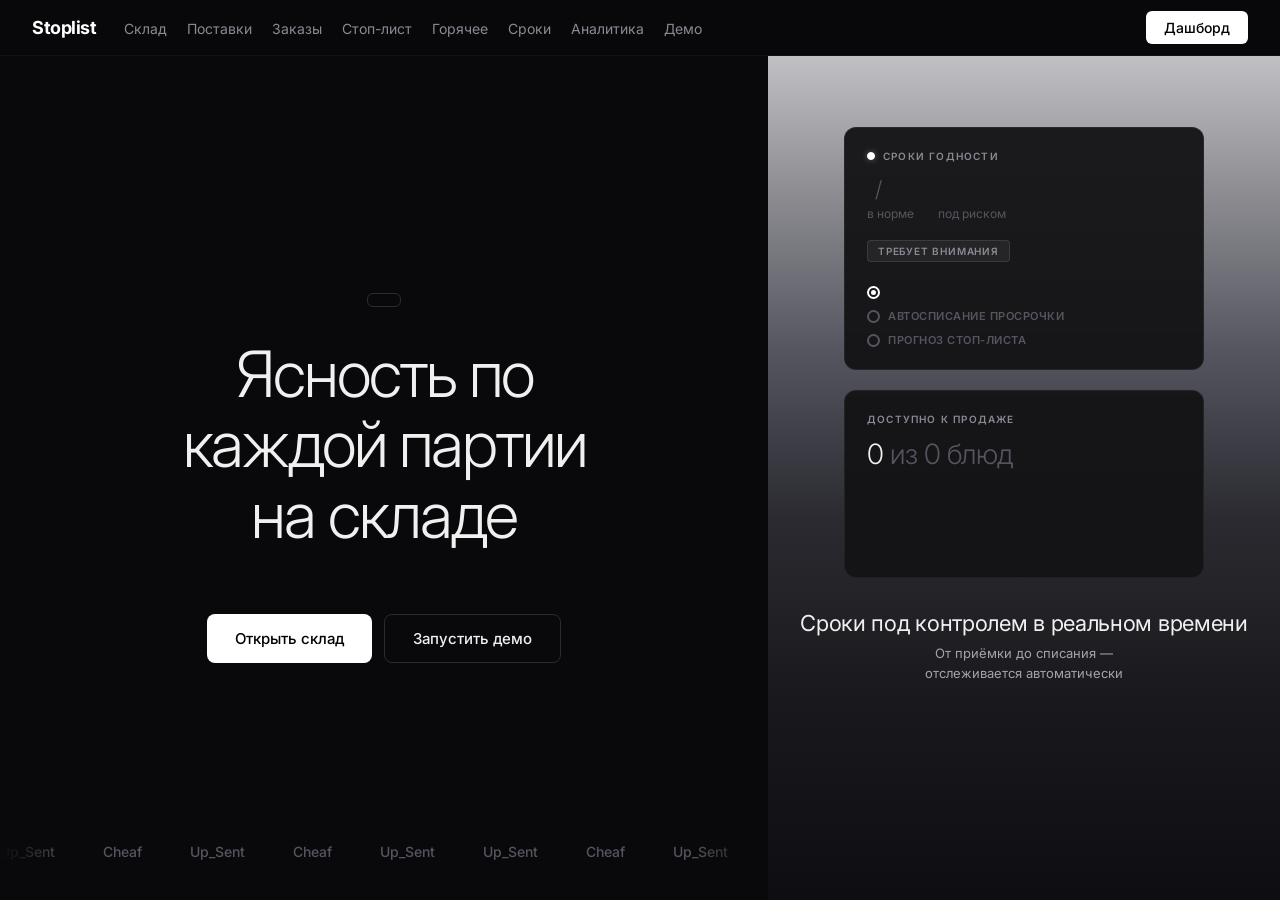
==== frontend/index.html @ 3c4d8705 "Initial commit" ====
<!DOCTYPE html>
<html lang="ru">
<head>
<meta charset="UTF-8">
<meta name="viewport" content="width=device-width, initial-scale=1.0">
<title>Stoplist — склад ресторана</title>
<link rel="preconnect" href="https://fonts.googleapis.com">
<link rel="preconnect" href="https://fonts.gstatic.com" crossorigin>
<link href="https://fonts.googleapis.com/css2?family=Inter:wght@300;400;500;600;700&display=swap" rel="stylesheet">
<style>
  *, *::before, *::after { margin: 0; padding: 0; box-sizing: border-box; }

  :root {
    --bg-primary: #09090b;
    --bg-card: #131316;
    --border-color: #1e1e24;
    --border-light: #2a2a32;
    --text-primary: #f0f0f0;
    --text-secondary: #8a8a95;
    --text-muted: #555560;
    --accent-white: #ffffff;
    --nav-height: 56px;
    --font-main: 'Inter', -apple-system, BlinkMacSystemFont, 'Segoe UI', sans-serif;
    --ease: cubic-bezier(0.4, 0, 0.2, 1);
  }

  html { scroll-behavior: smooth; }

  body {
    font-family: var(--font-main);
    background: var(--bg-primary);
    color: var(--text-primary);
    min-height: 100vh;
    overflow-x: hidden;
    -webkit-font-smoothing: antialiased;
  }

  /* ===== NAV ===== */
  .nav {
    position: fixed;
    top: 0; left: 0; right: 0;
    height: var(--nav-height);
    display: flex;
    align-items: center;
    justify-content: space-between;
    padding: 0 32px;
    z-index: 100;
    background: rgba(9,9,11,0.9);
    backdrop-filter: blur(16px);
    -webkit-backdrop-filter: blur(16px);
    border-bottom: 1px solid rgba(255,255,255,0.04);
    transition: all 0.6s var(--ease);
  }

  .nav.faded {
    background: rgba(9,9,11,0.3);
    border-bottom-color: transparent;
  }

  .nav.faded .nav-logo,
  .nav.faded .nav-links a,
  .nav.faded .nav-dashboard-btn {
    opacity: 0.4;
  }

  .nav-left { display: flex; align-items: center; gap: 28px; }

  .nav-logo {
    font-size: 18px; font-weight: 700; color: var(--accent-white);
    letter-spacing: -0.5px; text-decoration: none;
    transition: opacity 0.6s var(--ease);
  }

  .nav-links { display: flex; gap: 20px; list-style: none; }

  .nav-links a {
    color: var(--text-secondary); text-decoration: none;
    font-size: 14px; font-weight: 400;
    transition: color 0.3s var(--ease), opacity 0.6s var(--ease);
    cursor: pointer;
  }

  .nav-links a:hover { color: var(--text-primary); }

  .nav-dashboard-btn {
    background: var(--accent-white); color: #000; border: none;
    padding: 8px 18px; border-radius: 6px; font-size: 14px;
    font-weight: 500; font-family: var(--font-main);
    cursor: pointer; transition: all 0.3s var(--ease), opacity 0.6s var(--ease);
  }

  .nav-dashboard-btn:hover {
    transform: translateY(-1px);
    box-shadow: 0 4px 12px rgba(255,255,255,0.1);
  }

  /* ===== MAIN LAYOUT ===== */
  .main-layout {
    display: flex;
    min-height: 100vh;
    padding-top: var(--nav-height);
    position: relative;
  }

  /* ===== LEFT PANEL ===== */
  .left-panel {
    width: 60%;
    min-width: 0;
    flex-shrink: 1;
    display: flex;
    flex-direction: column;
    align-items: center;
    justify-content: center;
    padding: 60px 40px;
    position: relative;
    z-index: 2;
    cursor: default;
    transition: opacity 0.6s var(--ease);
  }

  /* При раскрытом дашборде — панель остаётся кликабельной, но контент скрыт */
  .main-layout.dashboard-open .left-panel {
    cursor: pointer;
  }

  /* Контент внутри левой панели скрывается при раскрытии */
  .left-panel-content {
    display: flex;
    flex-direction: column;
    align-items: center;
    transition: opacity 0.5s var(--ease), transform 0.5s var(--ease);
  }

  .main-layout.dashboard-open .left-panel-content {
    opacity: 0;
    transform: scale(0.97);
    pointer-events: none;
  }

  .hero-badge {
    display: inline-block;
    border: 1px solid var(--border-light);
    border-radius: 6px;
    padding: 6px 16px;
    font-size: 11px; font-weight: 600;
    letter-spacing: 1.2px;
    color: var(--text-secondary);
    text-transform: uppercase;
    margin-bottom: 32px;
    opacity: 0; transform: translateY(16px);
    animation: fadeUp 0.7s var(--ease) 0.2s forwards;
  }

  .hero-title {
    font-size: 64px; font-weight: 300;
    line-height: 1.1; text-align: center;
    letter-spacing: -2px; margin-bottom: 24px;
  }

  .hero-title span {
    display: block;
    opacity: 0; transform: translateY(24px);
  }
  .hero-title span:nth-child(1) { animation: fadeUp 0.8s var(--ease) 0.35s forwards; }
  .hero-title span:nth-child(2) { animation: fadeUp 0.8s var(--ease) 0.5s forwards; }
  .hero-title span:nth-child(3) { animation: fadeUp 0.8s var(--ease) 0.65s forwards; }

  .hero-subtitle {
    font-size: 16px; color: var(--text-secondary);
    text-align: center; max-width: 440px;
    line-height: 1.6; margin-bottom: 40px;
    opacity: 0; transform: translateY(16px);
    animation: fadeUp 0.7s var(--ease) 0.8s forwards;
  }

  .hero-buttons {
    display: flex; gap: 12px;
    opacity: 0; transform: translateY(16px);
    animation: fadeUp 0.7s var(--ease) 0.95s forwards;
  }

  .btn-primary {
    background: var(--accent-white); color: #000; border: none;
    padding: 14px 28px; border-radius: 8px; font-size: 15px;
    font-weight: 500; font-family: var(--font-main);
    cursor: pointer; transition: all 0.3s var(--ease);
  }

  .btn-primary:hover {
    transform: translateY(-2px);
    box-shadow: 0 8px 24px rgba(255,255,255,0.12);
  }

  .btn-secondary {
    background: transparent; color: var(--text-primary);
    border: 1px solid var(--border-light);
    padding: 14px 28px; border-radius: 8px; font-size: 15px;
    font-weight: 500; font-family: var(--font-main);
    cursor: pointer; transition: all 0.3s var(--ease);
  }

  .btn-secondary:hover {
    background: rgba(255,255,255,0.05);
    transform: translateY(-2px);
  }

  /* Бегущая строка */
  .marquee-wrapper {
    position: absolute;
    bottom: 40px;
    left: 0; right: 0;
    overflow: hidden;
    mask-image: linear-gradient(90deg, transparent, #000 10%, #000 90%, transparent);
    -webkit-mask-image: linear-gradient(90deg, transparent, #000 10%, #000 90%, transparent);
    opacity: 0;
    animation: fadeIn 0.7s var(--ease) 1.2s forwards;
  }

  .marquee-track {
    display: flex;
    gap: 48px;
    animation: marquee 25s linear infinite;
    width: max-content;
  }

  .marquee-track span {
    color: var(--text-muted);
    font-size: 14px; font-weight: 500;
    white-space: nowrap; flex-shrink: 0;
  }

  @keyframes marquee {
    0% { transform: translateX(0); }
    100% { transform: translateX(-50%); }
  }

  @keyframes fadeUp { to { opacity: 1; transform: translateY(0); } }
  @keyframes fadeIn { to { opacity: 1; } }

  /* Подсказка "нажмите чтобы свернуть" */
  .left-panel-hint {
    position: absolute;
    bottom: 50%;
    left: 50%;
    transform: translate(-50%, 50%);
    font-size: 12px;
    color: var(--text-muted);
    opacity: 0;
    transition: opacity 0.4s var(--ease);
    pointer-events: none;
    display: flex;
    align-items: center;
    gap: 6px;
  }

  .main-layout.dashboard-open .left-panel-hint {
    opacity: 1;
  }

  .left-panel-hint svg {
    width: 14px; height: 14px;
    animation: pulseArrow 2s ease-in-out infinite;
  }

  @keyframes pulseArrow {
    0%, 100% { opacity: 0.3; transform: translateX(0); }
    50% { opacity: 1; transform: translateX(-3px); }
  }

  /* ===== RIGHT PANEL ===== */
  .right-panel {
    width: 40%;
    min-width: 400px;
    flex-shrink: 0;
    background: linear-gradient(180deg, #c0c0c4 0%, #909095 15%, #555560 35%, #2a2a30 55%, #1a1a1e 75%, #0e0e12 100%);
    display: flex;
    flex-direction: column;
    align-items: center;
    justify-content: center;
    padding: 40px 32px;
    position: relative;
    cursor: pointer;
    z-index: 1;
    transition: width 0.8s var(--ease), min-width 0.8s var(--ease);
    overflow: hidden;
  }

  .main-layout.dashboard-open .right-panel {
    width: 100%;
    min-width: 100%;
  }

  /* Компактные карточки */
  .compact-cards {
    display: flex;
    flex-direction: column;
    gap: 20px;
    width: 100%;
    max-width: 360px;
    transition: opacity 0.4s var(--ease), transform 0.4s var(--ease);
  }

  .compact-cards.hidden {
    opacity: 0;
    transform: scale(0.9) translateY(-10px);
    pointer-events: none;
    position: absolute;
  }

  /* Полный дашборд */
  .dashboard-wrapper {
    position: absolute;
    top: 50%;
    left: 50%;
    transform: translate(-50%, -50%) scale(0.92);
    opacity: 0;
    pointer-events: none;
    transition: all 0.7s var(--ease);
    width: 90%;
    max-width: 1100px;
  }

  .dashboard-wrapper.visible {
    opacity: 1;
    transform: translate(-50%, -50%) scale(1);
    pointer-events: auto;
    position: relative;
    top: auto;
    left: auto;
    transform: none;
  }

  .dashboard-grid {
    display: grid;
    grid-template-columns: repeat(3, 1fr);
    gap: 14px;
    width: 100%;
    background: rgba(15,15,18,0.6);
    border-radius: 20px;
    padding: 20px;
    border: 1px solid rgba(255,255,255,0.04);
  }

  .dash-card {
    background: rgba(19,19,22,0.95);
    border: 1px solid rgba(255,255,255,0.06);
    border-radius: 12px;
    padding: 22px;
    min-height: 200px;
    opacity: 0;
    transform: translateY(16px);
    transition: all 0.5s var(--ease), border-color 0.3s, background 0.3s;
  }

  .dashboard-wrapper.visible .dash-card {
    opacity: 1;
    transform: translateY(0);
  }

  .dashboard-wrapper.visible .dash-card:nth-child(1) { transition-delay: 0.08s; }
  .dashboard-wrapper.visible .dash-card:nth-child(2) { transition-delay: 0.14s; }
  .dashboard-wrapper.visible .dash-card:nth-child(3) { transition-delay: 0.20s; }
  .dashboard-wrapper.visible .dash-card:nth-child(4) { transition-delay: 0.26s; }
  .dashboard-wrapper.visible .dash-card:nth-child(5) { transition-delay: 0.32s; }
  .dashboard-wrapper.visible .dash-card:nth-child(6) { transition-delay: 0.38s; }

  .dash-card:hover {
    border-color: rgba(255,255,255,0.12);
    background: rgba(26,26,31,0.98);
  }

  .dash-card-header {
    display: flex; align-items: center; gap: 8px; margin-bottom: 14px;
  }

  .dash-card-header .dot {
    width: 8px; height: 8px; border-radius: 50%;
    background: var(--text-muted); border: 1.5px solid var(--text-secondary);
  }

  .dash-card-header .dot.active {
    background: var(--accent-white);
    border-color: var(--accent-white);
    box-shadow: 0 0 6px rgba(255,255,255,0.3);
  }

  .dash-card-title {
    font-size: 10px; font-weight: 600;
    letter-spacing: 1.2px; text-transform: uppercase;
    color: var(--text-secondary);
  }

  .expiry-ratio { display: flex; align-items: baseline; gap: 8px; margin-bottom: 4px; }
  .expiry-ratio .big { font-size: 32px; font-weight: 300; letter-spacing: -1px; }
  .expiry-ratio .sep { font-size: 22px; color: var(--text-muted); font-weight: 300; }
  .expiry-labels { display: flex; gap: 24px; margin-bottom: 18px; }
  .expiry-labels span { font-size: 12px; color: var(--text-muted); }

  .attention-badge {
    display: inline-block;
    background: rgba(255,255,255,0.06);
    border: 1px solid rgba(255,255,255,0.1);
    border-radius: 4px; padding: 4px 10px;
    font-size: 10px; font-weight: 600;
    letter-spacing: 0.8px; text-transform: uppercase;
    color: var(--text-secondary); margin-bottom: 8px;
  }

  .attention-item { font-size: 13px; color: var(--text-secondary); margin-bottom: 16px; }

  .radio-list { display: flex; flex-direction: column; gap: 10px; }

  .radio-item {
    display: flex; align-items: center; gap: 8px;
    font-size: 11px; font-weight: 600;
    letter-spacing: 0.5px; text-transform: uppercase;
    color: var(--text-muted); cursor: pointer; transition: color 0.2s;
  }

  .radio-item:hover { color: var(--text-secondary); }

  .radio-item .radio-dot {
    width: 13px; height: 13px; border-radius: 50%;
    border: 2px solid var(--text-muted);
    display: flex; align-items: center; justify-content: center;
  }

  .radio-item .radio-dot.filled { border-color: var(--accent-white); }
  .radio-item .radio-dot.filled::after {
    content: ''; width: 5px; height: 5px;
    border-radius: 50%; background: var(--accent-white);
  }

  .radio-item.active { color: var(--text-primary); }

  .comp-ratios { display: flex; gap: 32px; margin-bottom: 16px; }
  .comp-ratio-item .comp-val { font-size: 28px; font-weight: 300; letter-spacing: -0.5px; }
  .comp-ratio-item .comp-label { font-size: 12px; color: var(--text-muted); }

  .comp-bar {
    display: flex; height: 28px; border-radius: 5px;
    overflow: hidden; margin-bottom: 12px;
  }

  .comp-bar-seg { height: 100%; transition: width 0.8s var(--ease); }
  .comp-bar-seg.ok { background: #e0e0e0; }
  .comp-bar-seg.soon { background: #888; }
  .comp-bar-seg.expire { background: #444; }

  .comp-total {
    font-size: 11px; font-weight: 600;
    letter-spacing: 0.8px; text-transform: uppercase;
    color: var(--text-muted);
  }

  .deadline-list { display: flex; flex-direction: column; gap: 8px; margin-top: 12px; }

  .deadline-list-item {
    font-size: 13px; color: var(--text-muted); transition: color 0.2s;
  }

  .deadline-list-item:hover { color: var(--text-secondary); }
  .deadline-list-item::before { content: '— '; }

  .sales-big { font-size: 28px; font-weight: 300; letter-spacing: -0.5px; margin-bottom: 14px; }
  .sales-big .muted { color: var(--text-muted); }
  .sales-chart { width: 100%; height: 70px; }
  .sales-chart svg { width: 100%; height: 100%; }

  .sales-chart path {
    stroke-dasharray: 400; stroke-dashoffset: 400;
    transition: stroke-dashoffset 1.5s var(--ease);
  }

  .dashboard-wrapper.visible .sales-chart path { stroke-dashoffset: 0; }

  .stoplist-stats { display: flex; flex-direction: column; gap: 12px; margin-bottom: 14px; }
  .stoplist-stat-row { display: flex; align-items: baseline; gap: 12px; }
  .stoplist-stat-val { font-size: 26px; font-weight: 300; letter-spacing: -0.5px; }
  .stoplist-stat-label { font-size: 12px; color: var(--text-muted); }
  .stoplist-items { display: flex; flex-direction: column; gap: 5px; }
  .stoplist-item-name { font-size: 13px; font-weight: 500; }
  .stoplist-item-missing { font-size: 11px; color: var(--text-muted); }

  .stoplist-header-row {
    display: flex; justify-content: space-between; align-items: center; margin-bottom: 12px;
  }

  .stoplist-header-row .all-link {
    font-size: 10px; font-weight: 600;
    letter-spacing: 0.8px; text-transform: uppercase;
    color: var(--text-muted); cursor: pointer; transition: color 0.2s;
  }

  .stoplist-header-row .all-link:hover { color: var(--text-secondary); }

  .portions-header {
    display: flex; justify-content: space-between; align-items: center; margin-bottom: 18px;
  }

  .portions-header .badge {
    background: rgba(255,255,255,0.06);
    border: 1px solid rgba(255,255,255,0.1);
    border-radius: 4px; padding: 3px 8px;
    font-size: 10px; font-weight: 600;
    letter-spacing: 0.8px; text-transform: uppercase;
    color: var(--text-secondary);
  }

  .portions-chart {
    display: flex; align-items: flex-end; gap: 16px;
    height: 110px; padding-top: 10px;
  }

  .portion-bar-group {
    display: flex; flex-direction: column;
    align-items: center; gap: 6px; flex: 1;
  }

  .portion-bar-val { font-size: 13px; font-weight: 500; }

  .portion-bar {
    width: 100%; max-width: 44px; border-radius: 6px;
    transition: height 0.8s var(--ease); height: 0;
  }

  .portion-bar.low { background: var(--accent-white); }
  .portion-bar.mid {
    background: repeating-linear-gradient(45deg, #555, #555 2px, #444 2px, #444 4px);
  }
  .portion-bar.high {
    background: repeating-linear-gradient(45deg, #666, #666 2px, #555 2px, #555 4px);
  }

  .portion-bar-label {
    font-size: 10px; color: var(--text-muted);
    text-align: center; white-space: nowrap;
    overflow: hidden; text-overflow: ellipsis; max-width: 55px;
  }

  /* Нижние тексты */
  .right-bottom-text {
    text-align: center; margin-top: 32px;
    transition: opacity 0.4s var(--ease), transform 0.4s var(--ease);
  }

  .right-bottom-text.hidden {
    opacity: 0; transform: translateY(10px);
    pointer-events: none; position: absolute;
  }

  .right-bottom-text h3 {
    font-size: 22px; font-weight: 400;
    letter-spacing: -0.3px; margin-bottom: 8px;
  }

  .right-bottom-text p {
    font-size: 13px; color: rgba(255,255,255,0.6); line-height: 1.5;
  }

  .dashboard-bottom-text {
    text-align: center;
    padding: 48px 20px 20px;
    opacity: 0;
    transform: translateY(20px);
    transition: all 0.6s var(--ease);
    pointer-events: none;
  }

  .dashboard-bottom-text.visible {
    opacity: 1;
    transform: translateY(0);
    pointer-events: auto;
  }

  .dashboard-bottom-text h2 {
    font-size: 32px; font-weight: 300; letter-spacing: -0.5px;
  }

  /* Collapse button */
  .collapse-btn {
    position: fixed; bottom: 24px; left: 24px;
    background: var(--bg-card); border: 1px solid var(--border-color);
    color: var(--text-primary); padding: 10px 20px; border-radius: 8px;
    font-size: 14px; font-family: var(--font-main);
    cursor: pointer; z-index: 200;
    opacity: 0; pointer-events: none;
    transition: all 0.3s var(--ease);
    backdrop-filter: blur(8px);
    display: flex; align-items: center; gap: 6px;
  }

  .collapse-btn.visible {
    opacity: 1; pointer-events: auto;
  }

  .collapse-btn:hover {
    background: var(--bg-card-hover);
    border-color: var(--border-light);
    transform: translateY(-2px);
  }

  ::-webkit-scrollbar { width: 6px; }
  ::-webkit-scrollbar-track { background: var(--bg-primary); }
  ::-webkit-scrollbar-thumb { background: var(--border-color); border-radius: 3px; }

  @media (max-width: 1024px) {
    .right-panel { min-width: 350px; }
    .hero-title { font-size: 48px; }
    .dashboard-grid { grid-template-columns: repeat(2, 1fr); }
  }

  @media (max-width: 768px) {
    .main-layout { flex-direction: column; }
    .left-panel { width: 100%; }
    .right-panel { width: 100%; min-width: 100%; min-height: 50vh; }
    .dashboard-grid { grid-template-columns: 1fr; }
    .nav-links { display: none; }
    .hero-title { font-size: 36px; }
  }
</style>
</head>
<body>

<nav class="nav" id="mainNav">
  <div class="nav-left">
    <a class="nav-logo" href="index.html">Stoplist</a>
    <ul class="nav-links">
      <li><a href="warehouse.html">Склад</a></li>
      <li><a>Поставки</a></li>
      <li><a>Заказы</a></li>
      <li><a>Стоп-лист</a></li>
      <li><a>Горячее</a></li>
      <li><a>Сроки</a></li>
      <li><a>Аналитика</a></li>
      <li><a>Демо</a></li>
    </ul>
  </div>
  <button class="nav-dashboard-btn" onclick="expandDashboard()">Дашборд</button>
</nav>

<div class="main-layout" id="mainLayout">
  <!-- ЛЕВАЯ ПАНЕЛЬ — кликабельна всегда -->
  <div class="left-panel" id="leftPanel" onclick="handleLeftClick()">

    <!-- Контент лендинга (скрывается при раскрытии) -->
    <div class="left-panel-content" id="leftPanelContent">
      <div class="hero-badge" id="hero-badge"></div>
      <h1 class="hero-title">
        <span>Ясность по</span>
        <span>каждой партии</span>
        <span>на складе</span>
      </h1>
      <p class="hero-subtitle" id="hero-subtitle"></p>
      <div class="hero-buttons">
        <button class="btn-primary" onclick="event.stopPropagation(); window.location.href='warehouse.html'">Открыть склад</button>
        <button class="btn-secondary" onclick="event.stopPropagation(); expandDashboard()">Запустить демо</button>
      </div>
    </div>

    <!-- Подсказка при раскрытом дашборде -->
    <div class="left-panel-hint">
      <svg viewBox="0 0 24 24" fill="none" stroke="currentColor" stroke-width="2">
        <path d="M19 12H5M12 19l-7-7 7-7"/>
      </svg>
      Нажмите чтобы вернуться
    </div>

    <!-- Бегущая строка (тоже скрывается) -->
    <div class="marquee-wrapper" id="marqueeWrapper">
      <div class="marquee-track" id="marqueeTrack"></div>
    </div>
  </div>

  <!-- ПРАВАЯ ПАНЕЛЬ -->
  <div class="right-panel" id="rightPanel" onclick="handleRightClick()">

    <!-- Компактные карточки -->
    <div class="compact-cards" id="compactCards">
      <div class="dash-card" style="opacity:1;transform:none;min-height:auto;">
        <div class="dash-card-header">
          <div class="dot active"></div>
          <div class="dash-card-title">Сроки годности</div>
        </div>
        <div class="expiry-ratio">
          <span class="big" id="cOkPct"></span>
          <span class="sep">/</span>
          <span class="big" id="cRiskPct"></span>
        </div>
        <div class="expiry-labels"><span>в норме</span><span>под риском</span></div>
        <div class="attention-badge">ТРЕБУЕТ ВНИМАНИЯ</div>
        <div class="attention-item" id="cAttnItem"></div>
        <div class="radio-list">
          <div class="radio-item active"><div class="radio-dot filled"></div><span id="cHotLabel"></span></div>
          <div class="radio-item"><div class="radio-dot"></div><span>Автосписание просрочки</span></div>
          <div class="radio-item"><div class="radio-dot"></div><span>Прогноз стоп-листа</span></div>
        </div>
      </div>
      <div class="dash-card" style="opacity:1;transform:none;min-height:auto;">
        <div class="dash-card-title" style="margin-bottom:12px;">Доступно к продаже</div>
        <div class="sales-big">
          <span id="cSalesAvail"></span>
          <span class="muted"> из <span id="cSalesTotal"></span> блюд</span>
        </div>
        <div class="sales-chart">
          <svg viewBox="0 0 300 80" preserveAspectRatio="none">
            <path d="M0,60 Q40,55 80,50 T160,40 T240,35 T300,30" fill="none" stroke="#888" stroke-width="1.5"/>
          </svg>
        </div>
      </div>
    </div>

    <!-- Полный дашборд -->
    <div class="dashboard-wrapper" id="dashboardWrapper">
      <div class="dashboard-grid" id="dashboardGrid">
        <div class="dash-card">
          <div class="dash-card-header">
            <div class="dot active"></div>
            <div class="dash-card-title">Сроки годности</div>
          </div>
          <div class="expiry-ratio">
            <span class="big" id="dOkPct"></span>
            <span class="sep">/</span>
            <span class="big" id="dRiskPct"></span>
          </div>
          <div class="expiry-labels"><span>в норме</span><span>под риском</span></div>
          <div class="attention-badge">ТРЕБУЕТ ВНИМАНИЯ</div>
          <div class="attention-item" id="dAttnItem"></div>
          <div class="radio-list">
            <div class="radio-item active"><div class="radio-dot filled"></div><span id="dHotLabel"></span></div>
            <div class="radio-item"><div class="radio-dot"></div><span>Автосписание просрочки</span></div>
            <div class="radio-item"><div class="radio-dot"></div><span>Прогноз стоп-листа</span></div>
          </div>
        </div>

        <div class="dash-card">
          <div class="dash-card-title" style="margin-bottom:16px;">Состав склада</div>
          <div class="comp-ratios">
            <div class="comp-ratio-item"><div class="comp-val" id="compOk"></div><div class="comp-label">В норме</div></div>
            <div class="comp-ratio-item"><div class="comp-val" id="compSoon"></div><div class="comp-label">Скоро истекает</div></div>
            <div class="comp-ratio-item"><div class="comp-val" id="compExpire"></div><div class="comp-label">Истекает</div></div>
          </div>
          <div class="comp-bar">
            <div class="comp-bar-seg ok" id="compBarOk"></div>
            <div class="comp-bar-seg soon" id="compBarSoon"></div>
            <div class="comp-bar-seg expire" id="compBarExpire"></div>
          </div>
          <div class="comp-total" id="compTotal"></div>
        </div>

        <div class="dash-card">
          <div class="dash-card-title" style="margin-bottom:12px;">Ближайшие сроки</div>
          <div class="attention-badge">ТРЕБУЕТ ВНИМАНИЯ</div>
          <div class="attention-item" id="dDeadlineMain"></div>
          <div class="deadline-list" id="dDeadlineList"></div>
        </div>

        <div class="dash-card">
          <div class="dash-card-title" style="margin-bottom:12px;">Доступно к продаже</div>
          <div class="sales-big">
            <span id="dSalesAvail"></span>
            <span class="muted"> из <span id="dSalesTotal"></span> блюд</span>
          </div>
          <div class="sales-chart">
            <svg viewBox="0 0 300 80" preserveAspectRatio="none">
              <path d="M0,60 Q40,55 80,50 T160,40 T240,35 T300,30" fill="none" stroke="#888" stroke-width="1.5"/>
            </svg>
          </div>
        </div>

        <div class="dash-card">
          <div class="stoplist-header-row">
            <div class="dash-card-title">Стоп-лист</div>
            <div class="all-link">Весь список</div>
          </div>
          <div class="stoplist-stats">
            <div class="stoplist-stat-row"><span class="stoplist-stat-val" id="sMenu"></span><span class="stoplist-stat-label">Блюд в меню</span></div>
            <div class="stoplist-stat-row"><span class="stoplist-stat-val" id="sStopped"></span><span class="stoplist-stat-label">В стопе</span></div>
            <div class="stoplist-stat-row"><span class="stoplist-stat-val" id="sHot"></span><span class="stoplist-stat-label">Горячих</span></div>
          </div>
          <div class="stoplist-items" id="sItems"></div>
        </div>

        <div class="dash-card">
          <div class="portions-header">
            <div class="dash-card-title">Меньше всего порций</div>
            <div class="badge">Блюда</div>
          </div>
          <div class="portions-chart" id="portionsChart"></div>
        </div>
      </div>
    </div>

    <div class="right-bottom-text" id="rightBottomText">
      <h3>Сроки под контролем в реальном времени</h3>
      <p>От приёмки до списания —<br>отслеживается автоматически</p>
    </div>

    <div class="dashboard-bottom-text" id="dashboardBottomText">
      <h2>Каждая партия, каждое блюдо — один ясный сигнал</h2>
    </div>
  </div>
</div>

<button class="collapse-btn" id="collapseBtn" onclick="collapseDashboard()">
  <svg width="14" height="14" viewBox="0 0 24 24" fill="none" stroke="currentColor" stroke-width="2">
    <path d="M19 12H5M12 19l-7-7 7-7"/>
  </svg>
  Свернуть
</button>

<script>
// ===== ДАННЫЕ ИЗ GO-СТРУКТУРЫ =====
const serverData = {
  totalProducts: 0,
  totalBatches: 0,
  heroSubtitle: "",
  marqueeItems: ["Up_Sent", "Cheaf", "Up_Sent", "Cheaf", "Up_Sent"],
  expiry: { okPercent: 0, riskPercent: 0, attentionItem: "", attentionHours: 0 },
  composition: { okPercent: 0, soonPercent: 0, expirePercent: 0, totalProducts: 0 },
  deadlines: [],
  sales: { available: 0, total: 0 },
  stoplist: { menuDishes: 0, stopped: 0, hot: 0, items: [] },
  portions: [],
  products: []
};

// ===== RENDER =====
function renderHero() {
  const badge = document.getElementById('hero-badge');
  if (serverData.totalProducts > 0) {
    badge.textContent = `${serverData.totalProducts} ПРОДУКТОВ · ${serverData.totalBatches} ПАРТИЙ ПОД КОНТРОЛЕМ`;
  }

  const subtitle = document.getElementById('hero-subtitle');
  if (serverData.heroSubtitle) subtitle.textContent = serverData.heroSubtitle;

  // Marquee
  const track = document.getElementById('marqueeTrack');
  track.innerHTML = '';
  const items = serverData.marqueeItems.length > 0 ? serverData.marqueeItems : ["Up_Sent", "Cheaf", "Up_Sent", "Cheaf", "Up_Sent"];
  for (let r = 0; r < 4; r++) {
    items.forEach(item => {
      const span = document.createElement('span');
      span.textContent = item;
      track.appendChild(span);
    });
  }

  // Compact cards
  setText('cOkPct', pct(serverData.expiry.okPercent));
  setText('cRiskPct', pct(serverData.expiry.riskPercent));
  setText('cAttnItem', serverData.expiry.attentionItem ? `${serverData.expiry.attentionItem}: через ${serverData.expiry.attentionHours} ч` : '');
  setText('cSalesAvail', String(serverData.sales.available));
  setText('cSalesTotal', String(serverData.sales.total));
  setText('cHotLabel', serverData.stoplist.hot ? `${serverData.stoplist.hot} горячих предложений` : '');

  // Dashboard cards
  setText('dOkPct', pct(serverData.expiry.okPercent));
  setText('dRiskPct', pct(serverData.expiry.riskPercent));
  setText('dAttnItem', serverData.expiry.attentionItem ? `${serverData.expiry.attentionItem} — через ${serverData.expiry.attentionHours} ч` : '');
  setText('dHotLabel', serverData.stoplist.hot ? `${serverData.stoplist.hot} горячих предложений` : '');
  setText('dDeadlineMain', serverData.expiry.attentionItem ? `${serverData.expiry.attentionItem} — через ${serverData.expiry.attentionHours} ч` : '');
  setText('dSalesAvail', String(serverData.sales.available));
  setText('dSalesTotal', String(serverData.sales.total));

  setText('compOk', pct(serverData.composition.okPercent));
  setText('compSoon', pct(serverData.composition.soonPercent));
  setText('compExpire', pct(serverData.composition.expirePercent));
  setWidth('compBarOk', serverData.composition.okPercent);
  setWidth('compBarSoon', serverData.composition.soonPercent);
  setWidth('compBarExpire', serverData.composition.expirePercent);
  setText('compTotal', serverData.composition.totalProducts ? `ПРОДУКТОВ НА СКЛАДЕ: ${serverData.composition.totalProducts}` : '');

  const dlList = document.getElementById('dDeadlineList');
  dlList.innerHTML = '';
  serverData.deadlines.forEach(d => {
    const div = document.createElement('div');
    div.className = 'deadline-list-item';
    div.textContent = d.name + (d.percent ? ` ${d.percent}%` : '') + ': через ' + d.hours + ' ч';
    dlList.appendChild(div);
  });

  setText('sMenu', String(serverData.stoplist.menuDishes));
  setText('sStopped', String(serverData.stoplist.stopped));
  setText('sHot', String(serverData.stoplist.hot));

  const sItems = document.getElementById('sItems');
  sItems.innerHTML = '';
  serverData.stoplist.items.forEach(item => {
    const nameDiv = document.createElement('div');
    nameDiv.className = 'stoplist-item-name';
    nameDiv.textContent = item.name;
    sItems.appendChild(nameDiv);
    const missDiv = document.createElement('div');
    missDiv.className = 'stoplist-item-missing';
    missDiv.textContent = 'нет: ' + item.missing;
    sItems.appendChild(missDiv);
  });

  const portionsChart = document.getElementById('portionsChart');
  portionsChart.innerHTML = '';
  if (serverData.portions.length > 0) {
    const maxPortion = Math.max(...serverData.portions.map(p => p.value));
    serverData.portions.forEach((p, i) => {
      const group = document.createElement('div');
      group.className = 'portion-bar-group';

      const val = document.createElement('div');
      val.className = 'portion-bar-val';
      val.textContent = p.value;

      const bar = document.createElement('div');
      bar.className = 'portion-bar';
      const heightPct = (p.value / maxPortion) * 100;
      bar.style.height = '0%';
      bar.dataset.targetHeight = Math.max(heightPct, 10) + '%';

      if (i === 0) bar.classList.add('low');
      else if (i <= Math.floor(serverData.portions.length / 2)) bar.classList.add('mid');
      else bar.classList.add('high');

      const label = document.createElement('div');
      label.className = 'portion-bar-label';
      label.textContent = p.name;

      group.appendChild(val);
      group.appendChild(bar);
      group.appendChild(label);
      portionsChart.appendChild(group);
    });
  }
}

function pct(v) { return v ? v + '%' : ''; }
function setText(id, text) { const el = document.getElementById(id); if (el) el.textContent = text; }
function setWidth(id, v) { const el = document.getElementById(id); if (el) el.style.width = v + '%'; }

// ===== EXPAND / COLLAPSE =====
let dashboardExpanded = false;
let animating = false;

function expandDashboard() {
  if (dashboardExpanded || animating) return;
  animating = true;
  dashboardExpanded = true;

  const layout = document.getElementById('mainLayout');
  const nav = document.getElementById('mainNav');
  const compactCards = document.getElementById('compactCards');
  const dashboardWrapper = document.getElementById('dashboardWrapper');
  const bottomText = document.getElementById('dashboardBottomText');
  const rightBottom = document.getElementById('rightBottomText');
  const collapseBtn = document.getElementById('collapseBtn');
  const marqueeWrapper = document.getElementById('marqueeWrapper');

  nav.classList.add('faded');
  layout.classList.add('dashboard-open');

  setTimeout(() => {
    compactCards.classList.add('hidden');
    rightBottom.classList.add('hidden');
    marqueeWrapper.style.opacity = '0';
  }, 100);

  setTimeout(() => {
    dashboardWrapper.classList.add('visible');
    bottomText.classList.add('visible');
    collapseBtn.classList.add('visible');

    setTimeout(() => {
      document.querySelectorAll('.portion-bar').forEach(bar => {
        if (bar.dataset.targetHeight) bar.style.height = bar.dataset.targetHeight;
      });
    }, 200);

    animating = false;
  }, 400);
}

function collapseDashboard() {
  if (!dashboardExpanded || animating) return;
  animating = true;
  dashboardExpanded = false;

  const layout = document.getElementById('mainLayout');
  const nav = document.getElementById('mainNav');
  const compactCards = document.getElementById('compactCards');
  const dashboardWrapper = document.getElementById('dashboardWrapper');
  const bottomText = document.getElementById('dashboardBottomText');
  const rightBottom = document.getElementById('rightBottomText');
  const collapseBtn = document.getElementById('collapseBtn');
  const marqueeWrapper = document.getElementById('marqueeWrapper');

  dashboardWrapper.classList.remove('visible');
  bottomText.classList.remove('visible');
  collapseBtn.classList.remove('visible');

  document.querySelectorAll('.portion-bar').forEach(bar => {
    bar.style.height = '0%';
  });

  nav.classList.remove('faded');
  layout.classList.remove('dashboard-open');

  setTimeout(() => {
    compactCards.classList.remove('hidden');
    rightBottom.classList.remove('hidden');
    marqueeWrapper.style.opacity = '';
    animating = false;
  }, 500);
}

function handleLeftClick() {
  // Если дашборд раскрыт — сворачиваем (возврат на лендинг)
  if (dashboardExpanded) {
    collapseDashboard();
  }
}

function handleRightClick() {
  // Если дашборд не раскрыт — раскрываем
  if (!dashboardExpanded) {
    expandDashboard();
  }
}

document.addEventListener('DOMContentLoaded', renderHero);
</script>

</body>
</html>
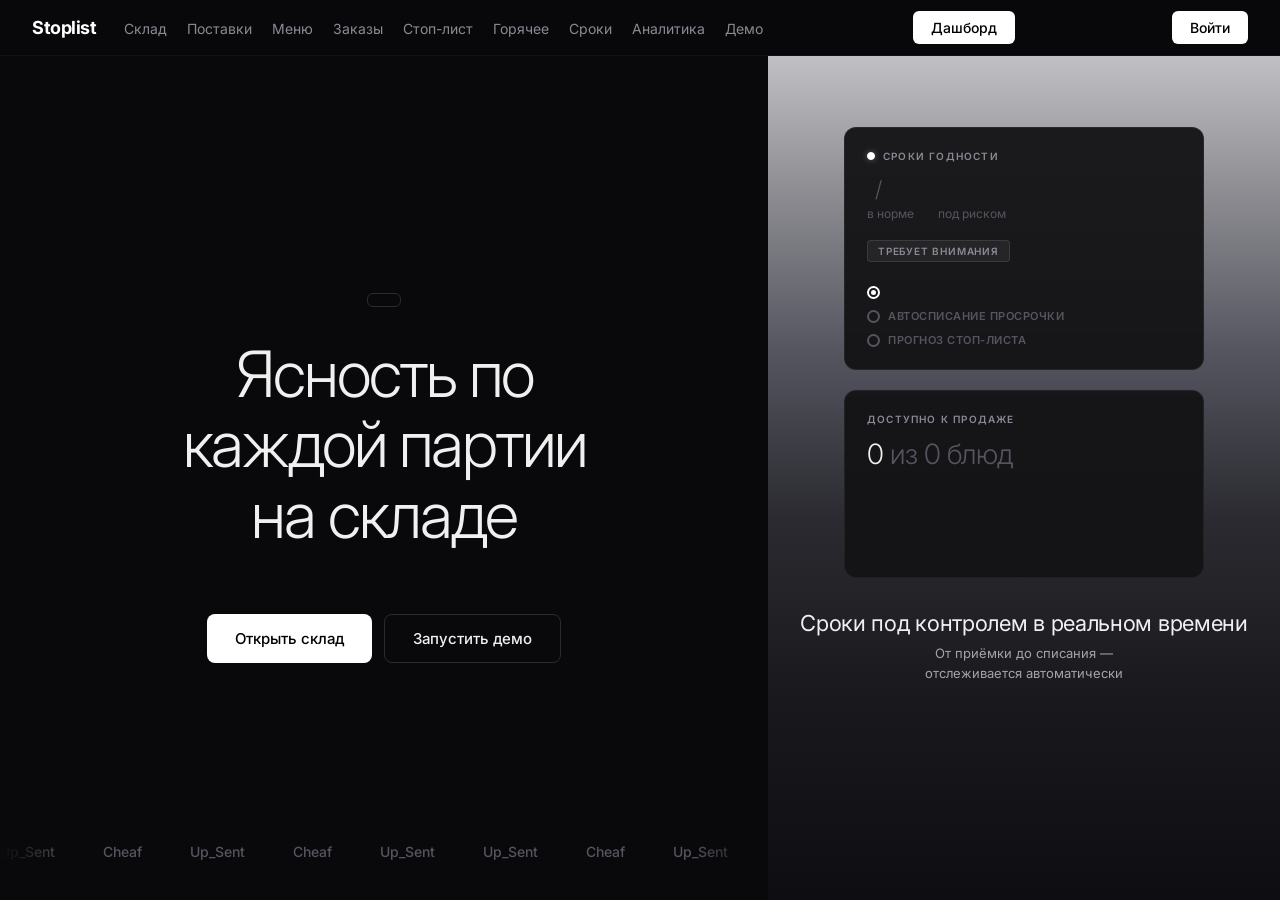
==== commit 2bf41d25: "Рабочее меню на всех страницах, общий вход и данные с сервера После замены главной страницы пункты м" ====
--- a/frontend/index.html
+++ b/frontend/index.html
@@ -626,14 +626,15 @@
   <div class="nav-left">
     <a class="nav-logo" href="index.html">Stoplist</a>
     <ul class="nav-links">
-      <li><a href="warehouse.html">Склад</a></li>
-      <li><a>Поставки</a></li>
-      <li><a>Заказы</a></li>
-      <li><a>Стоп-лист</a></li>
-      <li><a>Горячее</a></li>
-      <li><a>Сроки</a></li>
-      <li><a>Аналитика</a></li>
-      <li><a>Демо</a></li>
+      <li><a href="sclad.html">Склад</a></li>
+      <li><a href="supplies.html">Поставки</a></li>
+      <li><a href="app.html#/menu">Меню</a></li>
+      <li><a href="orders.html">Заказы</a></li>
+      <li><a href="stoplist.html">Стоп-лист</a></li>
+      <li><a href="app.html#/hot-offers">Горячее</a></li>
+      <li><a href="app.html#/expiry">Сроки</a></li>
+      <li><a href="analytics.html">Аналитика</a></li>
+      <li><a href="app.html#/demo">Демо</a></li>
     </ul>
   </div>
   <button class="nav-dashboard-btn" onclick="expandDashboard()">Дашборд</button>
@@ -653,7 +654,7 @@
       </h1>
       <p class="hero-subtitle" id="hero-subtitle"></p>
       <div class="hero-buttons">
-        <button class="btn-primary" onclick="event.stopPropagation(); window.location.href='warehouse.html'">Открыть склад</button>
+        <button class="btn-primary" onclick="event.stopPropagation(); window.location.href='sclad.html'">Открыть склад</button>
         <button class="btn-secondary" onclick="event.stopPropagation(); expandDashboard()">Запустить демо</button>
       </div>
     </div>
@@ -809,8 +810,12 @@
   Свернуть
 </button>
 
+<script src="api.js"></script>
+<script src="mock-api.js"></script>
+<script src="shared.js"></script>
 <script>
-// ===== ДАННЫЕ ИЗ GO-СТРУКТУРЫ =====
+// ===== ДАННЫЕ С СЕРВЕРА =====
+// Структура заполняется ответами API (см. loadServerData ниже).
 const serverData = {
   totalProducts: 0,
   totalBatches: 0,
@@ -1025,7 +1030,77 @@
   }
 }
 
-document.addEventListener('DOMContentLoaded', renderHero);
+// ===== ЗАГРУЗКА ДАННЫХ С СЕРВЕРА =====
+// Дашборд собирается из тех же запросов, что и остальные страницы: склад, меню, горячие предложения.
+async function loadServerData() {
+  if (!API.getUser()) return; // гостю дашборд показывается пустым
+  let stock, menu, hot;
+  try {
+    [stock, menu, hot] = await Promise.all([API.get('/stock'), API.get('/menu'), API.get('/hot-offers')]);
+  } catch (error) {
+    if (error.status === 401) API.clearSession();
+    return;
+  }
+
+  const share = (part) => (stock.length ? Math.round((part / stock.length) * 100) : 0);
+  const hoursLeft = (item) => Math.max(0, Math.round((new Date(item.nearestExpiresAt).getTime() - API.now()) / 3600000));
+  const ok = stock.filter((item) => item.status === 'ok').length;
+  const soon = stock.filter((item) => item.status === 'warning').length;
+  const byDeadline = stock.filter((item) => item.nearestExpiresAt).sort((a, b) => a.nearestExpiresAt.localeCompare(b.nearestExpiresAt));
+  const attention = byDeadline.find((item) => item.status !== 'ok');
+  const stopped = menu.filter((dish) => dish.stopped);
+  const available = menu.filter((dish) => !dish.stopped);
+
+  serverData.totalProducts = stock.length;
+  serverData.totalBatches = stock.reduce((sum, item) => sum + item.batchCount, 0);
+  serverData.expiry = {
+    okPercent: share(ok),
+    riskPercent: stock.length ? 100 - share(ok) : 0,
+    attentionItem: attention ? attention.name : '',
+    attentionHours: attention ? hoursLeft(attention) : 0,
+  };
+  serverData.composition = { okPercent: share(ok), soonPercent: share(soon), expirePercent: share(stock.length - ok - soon), totalProducts: stock.length };
+  serverData.deadlines = byDeadline.filter((item) => item !== attention).slice(0, 3).map((item) => ({ name: item.name, hours: hoursLeft(item) }));
+  serverData.sales = { available: available.length, total: menu.length };
+  serverData.stoplist = {
+    menuDishes: menu.length,
+    stopped: stopped.length,
+    hot: hot.length,
+    items: stopped.slice(0, 3).map((dish) => ({ name: dish.name, missing: dish.stopReason ? dish.stopReason.productName : 'ингредиента' })),
+  };
+  serverData.portions = available.slice().sort((a, b) => a.availablePortions - b.availablePortions).slice(0, 4).map((dish) => ({ name: dish.name, value: dish.availablePortions }));
+  renderHero();
+}
+
+// ===== ВХОД / ВЫХОД =====
+// Кнопка в шапке: гостю — «Войти», вошедшему — «Выйти».
+function renderAuthButton() {
+  const anchor = document.querySelector('.nav-dashboard-btn');
+  if (!anchor) return;
+  const user = API.getUser();
+  const button = document.createElement('button');
+  button.className = 'nav-dashboard-btn';
+  button.style.marginLeft = '8px';
+  button.textContent = user ? 'Выйти' : 'Войти';
+  button.title = user ? user.name + ' · ' + user.email : '';
+  button.onclick = (event) => {
+    event.stopPropagation();
+    if (!user) {
+      window.location.href = 'login.html';
+      return;
+    }
+    API.post('/auth/logout').catch(() => {});
+    API.clearSession();
+    window.location.href = 'index.html';
+  };
+  anchor.after(button);
+}
+
+document.addEventListener('DOMContentLoaded', () => {
+  renderHero();
+  renderAuthButton();
+  loadServerData();
+});
 </script>
 
 </body>
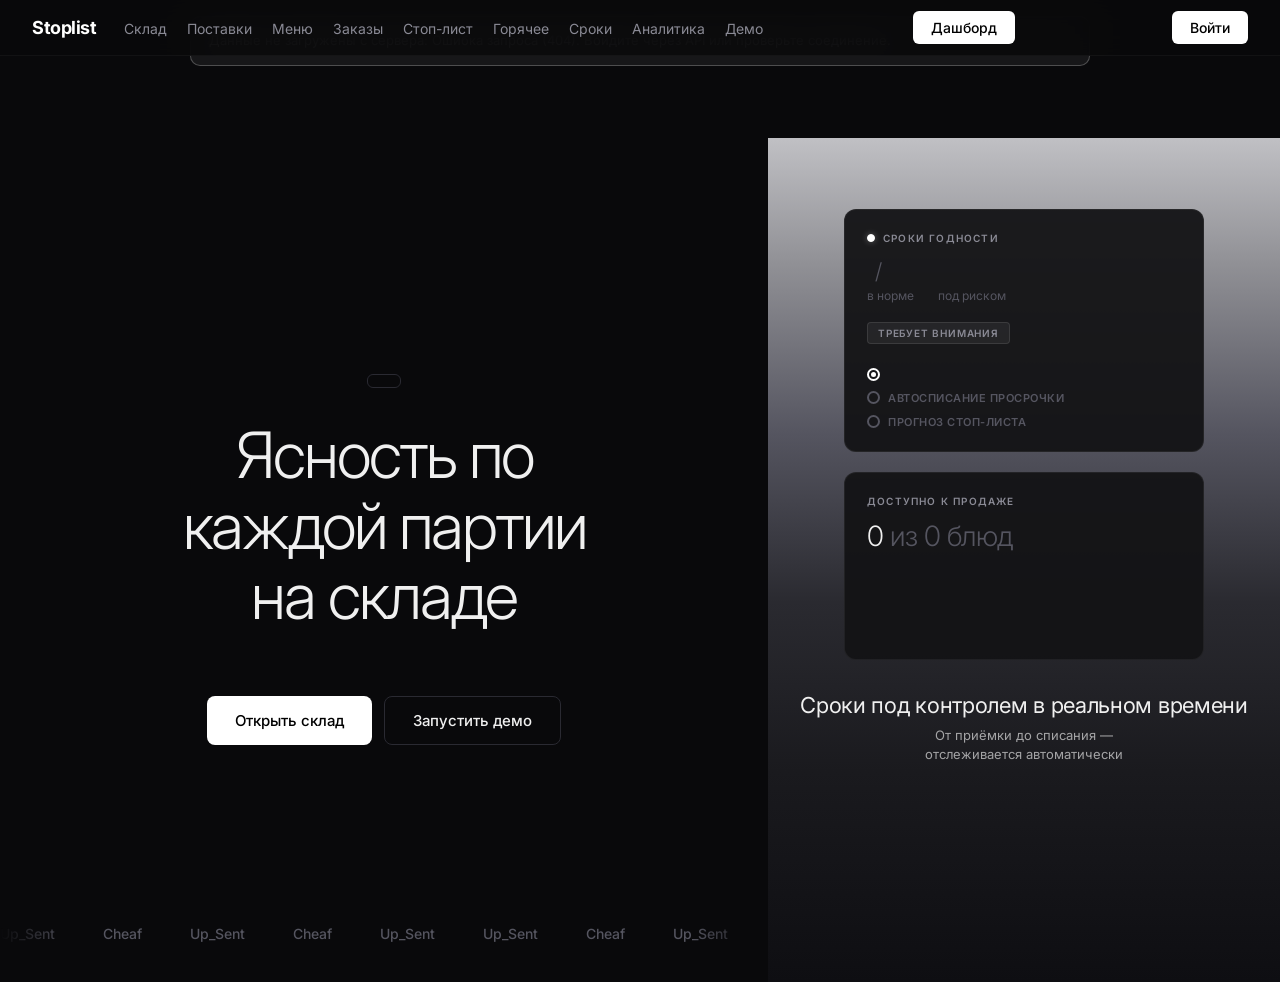
==== commit e53fdc55: "refactor(frontend): load dashboard data through API without auth gating" ====
--- a/frontend/index.html
+++ b/frontend/index.html
@@ -811,7 +811,6 @@
 </button>
 
 <script src="api.js"></script>
-<script src="mock-api.js"></script>
 <script src="shared.js"></script>
 <script>
 // ===== ДАННЫЕ С СЕРВЕРА =====
@@ -1032,15 +1031,32 @@
 
 // ===== ЗАГРУЗКА ДАННЫХ С СЕРВЕРА =====
 // Дашборд собирается из тех же запросов, что и остальные страницы: склад, меню, горячие предложения.
+function showDashboardApiError(message) {
+  let node = document.getElementById('apiStatus');
+  if (!node) {
+    node = document.createElement('div');
+    node.id = 'apiStatus';
+    node.style.cssText = 'margin:16px auto;padding:14px 18px;max-width:900px;border:1px solid rgba(255,255,255,.24);border-radius:10px;color:#eee;background:rgba(255,255,255,.06);font-size:13px;line-height:1.5';
+    const nav = document.getElementById('mainNav');
+    if (nav && nav.parentNode) nav.parentNode.insertBefore(node, nav.nextSibling);
+    else document.body.prepend(node);
+  }
+  node.textContent = 'Данные не загружены с сервера: ' + message + '. Войдите через API или проверьте соединение.';
+}
+function hideDashboardApiError() {
+  const node = document.getElementById('apiStatus');
+  if (node) node.remove();
+}
+
 async function loadServerData() {
-  if (!API.getUser()) return; // гостю дашборд показывается пустым
   let stock, menu, hot;
   try {
     [stock, menu, hot] = await Promise.all([API.get('/stock'), API.get('/menu'), API.get('/hot-offers')]);
   } catch (error) {
-    if (error.status === 401) API.clearSession();
+    showDashboardApiError(error.message || 'Не удалось загрузить данные API');
     return;
   }
+  hideDashboardApiError();
 
   const share = (part) => (stock.length ? Math.round((part / stock.length) * 100) : 0);
   const hoursLeft = (item) => Math.max(0, Math.round((new Date(item.nearestExpiresAt).getTime() - API.now()) / 3600000));
@@ -1072,26 +1088,18 @@
   renderHero();
 }
 
-// ===== ВХОД / ВЫХОД =====
-// Кнопка в шапке: гостю — «Войти», вошедшему — «Выйти».
+// Ссылка на форму входа — сервер сам определяет состояние сессии.
 function renderAuthButton() {
   const anchor = document.querySelector('.nav-dashboard-btn');
-  if (!anchor) return;
-  const user = API.getUser();
+  if (!anchor || document.getElementById('navLoginButton')) return;
   const button = document.createElement('button');
+  button.id = 'navLoginButton';
   button.className = 'nav-dashboard-btn';
   button.style.marginLeft = '8px';
-  button.textContent = user ? 'Выйти' : 'Войти';
-  button.title = user ? user.name + ' · ' + user.email : '';
+  button.textContent = 'Войти';
   button.onclick = (event) => {
     event.stopPropagation();
-    if (!user) {
-      window.location.href = 'login.html';
-      return;
-    }
-    API.post('/auth/logout').catch(() => {});
-    API.clearSession();
-    window.location.href = 'index.html';
+    window.location.href = 'login.html';
   };
   anchor.after(button);
 }
